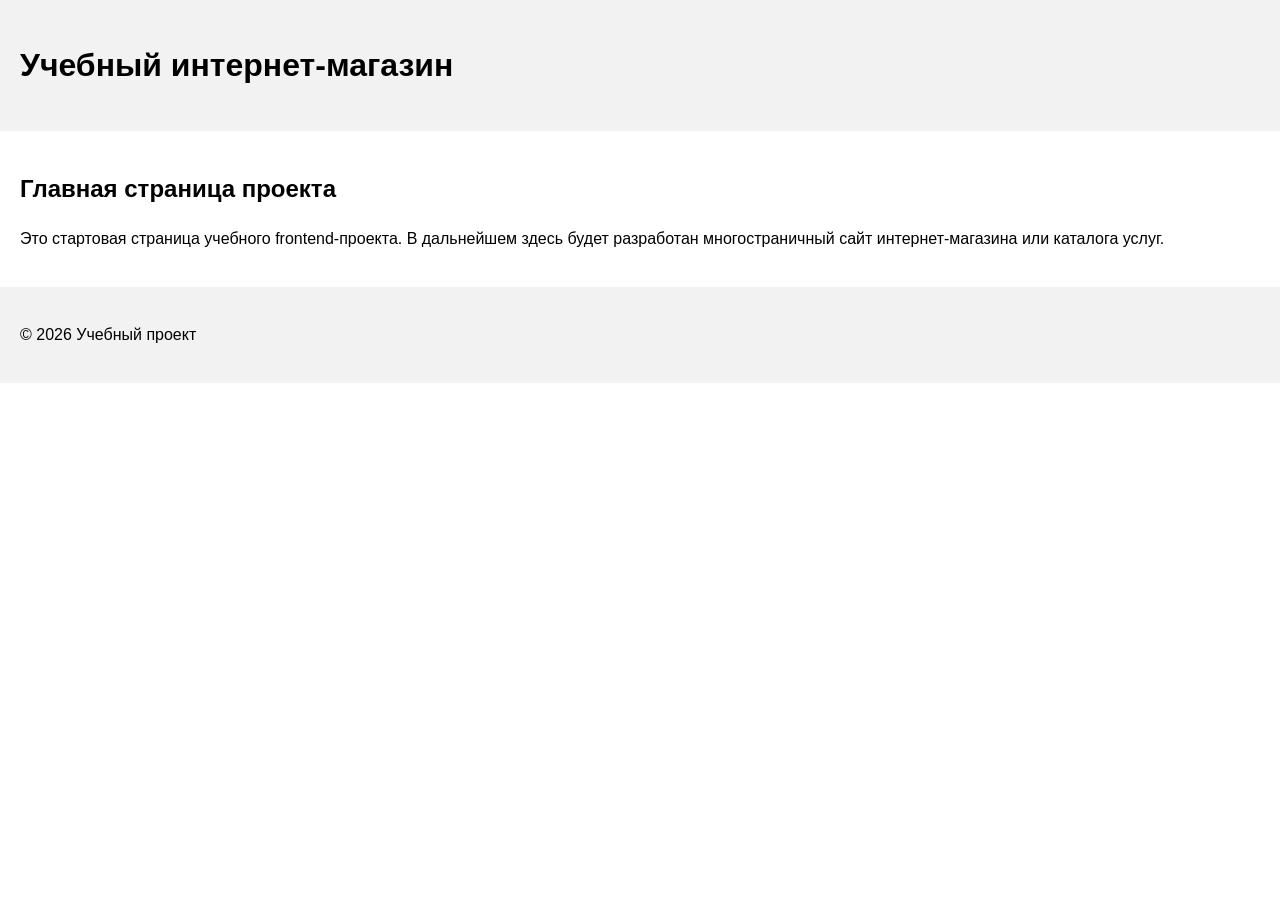
==== index.html @ 8fcfbed6 "feat: initialize frontend project structure Co-authored-by: Cursor <cursoragent@cursor.com>" ====
<!DOCTYPE html>
<html lang="ru">
<head>
    <meta charset="UTF-8">
    <meta name="viewport" content="width=device-width, initial-scale=1.0">
    <title>Каталог товаров</title>
    <link rel="stylesheet" href="css/style.css">
</head>
<body>
    <header>
        <h1>Учебный интернет-магазин</h1>
    </header>

    <main>
        <section>
            <h2>Главная страница проекта</h2>
            <p>
                Это стартовая страница учебного frontend-проекта.
                В дальнейшем здесь будет разработан многостраничный сайт
                интернет-магазина или каталога услуг.
            </p>
        </section>
    </main>

    <footer>
        <p>&copy; 2026 Учебный проект</p>
    </footer>
</body>
</html>
---- css/style.css ----
body {
    margin: 0;
    font-family: Arial, sans-serif;
    line-height: 1.5;
}

header,
main,
footer {
    padding: 20px;
}

header {
    background-color: #f2f2f2;
}

footer {
    background-color: #f2f2f2;
}
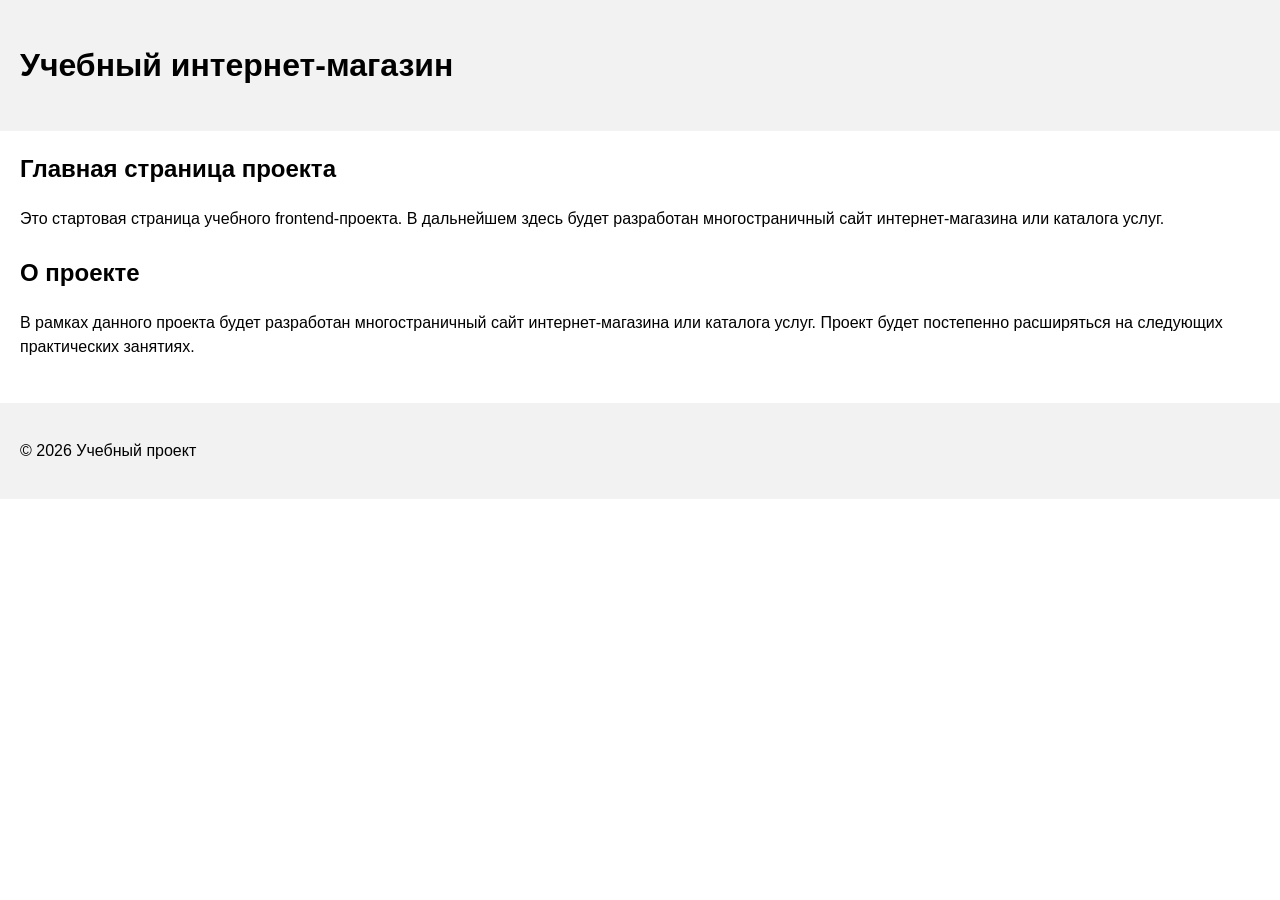
==== commit 6ed8ae4c: "feat: add project description section Co-authored-by: Cursor <cursoragent@cursor.com>" ====
--- a/index.html
+++ b/index.html
@@ -20,6 +20,15 @@
                 интернет-магазина или каталога услуг.
             </p>
         </section>
+
+        <section>
+            <h2>О проекте</h2>
+            <p>
+                В рамках данного проекта будет разработан многостраничный сайт
+                интернет-магазина или каталога услуг. Проект будет постепенно
+                расширяться на следующих практических занятиях.
+            </p>
+        </section>
     </main>
 
     <footer>
--- a/css/style.css
+++ b/css/style.css
@@ -17,3 +17,11 @@
 footer {
     background-color: #f2f2f2;
 }
+
+section {
+    margin-bottom: 24px;
+}
+
+section h2 {
+    margin-top: 0;
+}
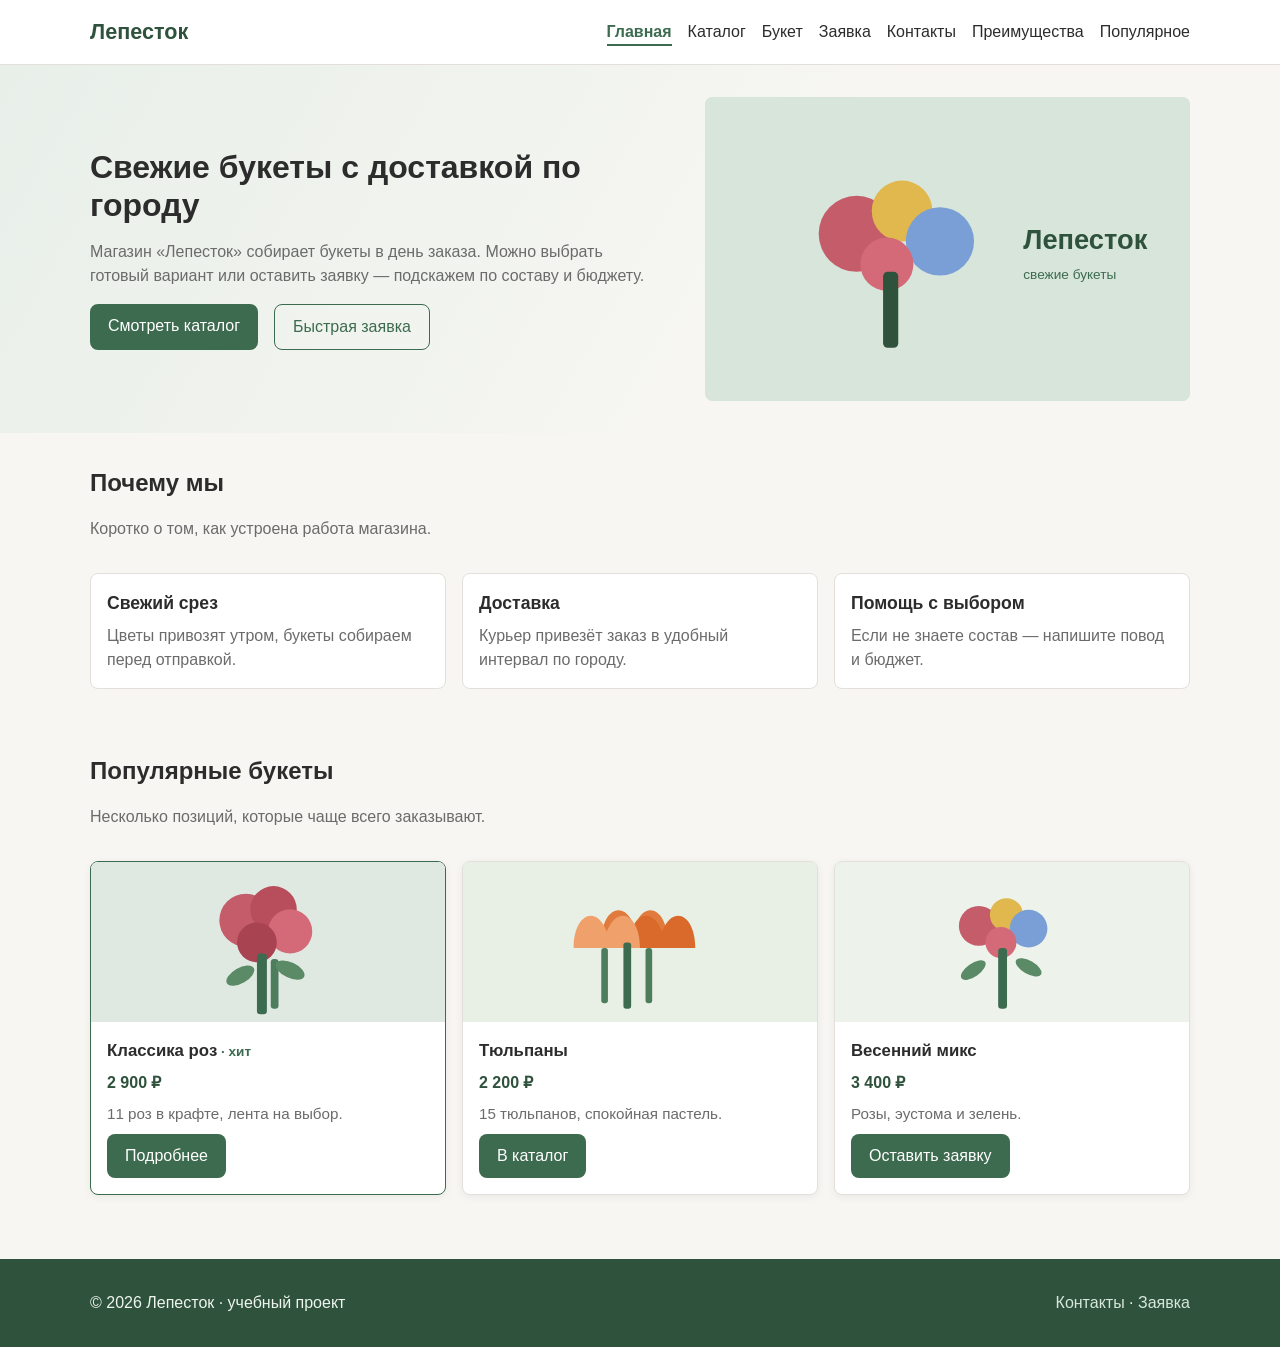
==== commit 9576aa6c: "feat: add start page and base styles" ====
--- a/index.html
+++ b/index.html
@@ -1,38 +1,149 @@
 <!DOCTYPE html>
 <html lang="ru">
 <head>
-    <meta charset="UTF-8">
-    <meta name="viewport" content="width=device-width, initial-scale=1.0">
-    <title>Каталог товаров</title>
-    <link rel="stylesheet" href="css/style.css">
+  <meta charset="UTF-8">
+  <meta name="viewport" content="width=device-width, initial-scale=1.0">
+  <meta name="description" content="Лепесток — доставка свежих букетов. Розы, тюльпаны и сборные композиции.">
+  <title>Лепесток — главная</title>
+  <link rel="stylesheet" href="css/style.css">
 </head>
 <body>
-    <header>
-        <h1>Учебный интернет-магазин</h1>
-    </header>
+  <header class="header">
+    <div class="container header__inner">
+      <a class="header__logo" href="index.html">Лепесток</a>
+      <nav class="nav" aria-label="Основное меню">
+        <ul class="nav__list">
+          <li><a class="nav__link nav__link--active" href="index.html">Главная</a></li>
+          <li><a class="nav__link" href="catalog.html">Каталог</a></li>
+          <li><a class="nav__link" href="product.html">Букет</a></li>
+          <li><a class="nav__link" href="order.html">Заявка</a></li>
+          <li><a class="nav__link" href="contacts.html">Контакты</a></li>
+          <li><a class="nav__link" href="index.html#advantages">Преимущества</a></li>
+          <li><a class="nav__link" href="index.html#popular">Популярное</a></li>
+        </ul>
+      </nav>
+    </div>
+  </header>
 
-    <main>
-        <section>
-            <h2>Главная страница проекта</h2>
-            <p>
-                Это стартовая страница учебного frontend-проекта.
-                В дальнейшем здесь будет разработан многостраничный сайт
-                интернет-магазина или каталога услуг.
-            </p>
-        </section>
+  <main>
+    <section class="hero">
+      <div class="container hero__inner">
+        <div class="hero__content">
+          <h1 class="hero__title">Свежие букеты с доставкой по городу</h1>
+          <p class="hero__text">
+            Магазин «Лепесток» собирает букеты в день заказа. Можно выбрать готовый вариант
+            или оставить заявку — подскажем по составу и бюджету.
+          </p>
+          <div class="hero__actions">
+            <a class="button" href="catalog.html">Смотреть каталог</a>
+            <button class="button button--ghost" type="button" data-open-modal>Быстрая заявка</button>
+          </div>
+        </div>
+        <img class="hero__image" src="images/hero.svg" alt="Букеты магазина Лепесток">
+      </div>
+    </section>
 
-        <section>
-            <h2>О проекте</h2>
-            <p>
-                В рамках данного проекта будет разработан многостраничный сайт
-                интернет-магазина или каталога услуг. Проект будет постепенно
-                расширяться на следующих практических занятиях.
-            </p>
-        </section>
-    </main>
+    <section class="section" id="advantages">
+      <div class="container">
+        <h2 class="section__title">Почему мы</h2>
+        <p class="section__text">Коротко о том, как устроена работа магазина.</p>
+        <div class="advantages">
+          <article class="advantage">
+            <h3 class="advantage__title">Свежий срез</h3>
+            <p class="advantage__text">Цветы привозят утром, букеты собираем перед отправкой.</p>
+          </article>
+          <article class="advantage">
+            <h3 class="advantage__title">Доставка</h3>
+            <p class="advantage__text">Курьер привезёт заказ в удобный интервал по городу.</p>
+          </article>
+          <article class="advantage">
+            <h3 class="advantage__title">Помощь с выбором</h3>
+            <p class="advantage__text">Если не знаете состав — напишите повод и бюджет.</p>
+          </article>
+        </div>
+      </div>
+    </section>
 
-    <footer>
-        <p>&copy; 2026 Учебный проект</p>
-    </footer>
+    <section class="section" id="popular">
+      <div class="container">
+        <h2 class="section__title">Популярные букеты</h2>
+        <p class="section__text">Несколько позиций, которые чаще всего заказывают.</p>
+        <div class="products">
+          <article class="product-card product-card--hit">
+            <img class="product-card__image" src="images/bouquet-rose.svg" alt="Букет из красных роз">
+            <div class="product-card__body">
+              <h3 class="product-card__title">Классика роз</h3>
+              <p class="product-card__price">2 900 ₽</p>
+              <p class="product-card__text">11 роз в крафте, лента на выбор.</p>
+              <div class="product-card__actions">
+                <a class="button" href="product.html">Подробнее</a>
+              </div>
+            </div>
+          </article>
+          <article class="product-card">
+            <img class="product-card__image" src="images/bouquet-tulip.svg" alt="Букет тюльпанов">
+            <div class="product-card__body">
+              <h3 class="product-card__title">Тюльпаны</h3>
+              <p class="product-card__price">2 200 ₽</p>
+              <p class="product-card__text">15 тюльпанов, спокойная пастель.</p>
+              <div class="product-card__actions">
+                <a class="button" href="catalog.html">В каталог</a>
+              </div>
+            </div>
+          </article>
+          <article class="product-card">
+            <img class="product-card__image" src="images/bouquet-mix.svg" alt="Смешанный букет">
+            <div class="product-card__body">
+              <h3 class="product-card__title">Весенний микс</h3>
+              <p class="product-card__price">3 400 ₽</p>
+              <p class="product-card__text">Розы, эустома и зелень.</p>
+              <div class="product-card__actions">
+                <a class="button" href="order.html">Оставить заявку</a>
+              </div>
+            </div>
+          </article>
+        </div>
+      </div>
+    </section>
+  </main>
+
+  <footer class="footer" id="contacts">
+    <div class="container footer__inner">
+      <p class="footer__text">© 2026 Лепесток · учебный проект</p>
+      <p class="footer__text">
+        <a href="contacts.html">Контакты</a> ·
+        <a href="order.html">Заявка</a>
+      </p>
+    </div>
+  </footer>
+
+  <div class="modal" id="order-modal" role="dialog" aria-modal="true" aria-labelledby="modal-title">
+    <div class="modal__dialog">
+      <button class="modal__close" type="button" data-close-modal aria-label="Закрыть">×</button>
+      <h2 class="modal__title" id="modal-title">Быстрая заявка</h2>
+      <form class="form" id="modal-order-form" novalidate>
+        <p class="form__hint">Поля со звёздочкой обязательны.</p>
+        <div class="form__group">
+          <label class="form__label" for="modal-name">Имя *</label>
+          <input class="form__input" id="modal-name" name="name" type="text" required>
+          <span class="form__error"></span>
+        </div>
+        <div class="form__group">
+          <label class="form__label" for="modal-phone">Телефон *</label>
+          <input class="form__input" id="modal-phone" name="phone" type="tel" placeholder="+7 ..." required>
+          <span class="form__error"></span>
+        </div>
+        <div class="form__group">
+          <label class="form__label" for="modal-message">Комментарий</label>
+          <textarea class="form__textarea" id="modal-message" name="message" rows="3"></textarea>
+          <span class="form__error"></span>
+        </div>
+        <button class="button" type="submit">Отправить</button>
+        <p class="form__success">Заявка принята. Мы перезвоним.</p>
+      </form>
+    </div>
+  </div>
+
+  <script src="js/main.js"></script>
 </body>
 </html>
--- a/css/style.css
+++ b/css/style.css
@@ -1,27 +1,604 @@
+/* Лепесток — общие стили КР1 */
+
+:root {
+  --color-bg: #f7f6f2;
+  --color-surface: #ffffff;
+  --color-text: #2c2c2c;
+  --color-muted: #6b6b6b;
+  --color-accent: #3d6b4f;
+  --color-accent-dark: #2f523c;
+  --color-border: #e2e0d8;
+  --color-danger: #b42318;
+  --font-main: "Segoe UI", Tahoma, sans-serif;
+  --radius: 8px;
+  --shadow: 0 2px 8px rgba(0, 0, 0, 0.06);
+  --container: 1100px;
+  --space-s: 8px;
+  --space-m: 16px;
+  --space-l: 32px;
+}
+
+*,
+*::before,
+*::after {
+  box-sizing: border-box;
+}
+
+html {
+  scroll-behavior: smooth;
+}
+
 body {
-    margin: 0;
-    font-family: Arial, sans-serif;
-    line-height: 1.5;
-}
-
-header,
-main,
-footer {
-    padding: 20px;
-}
-
-header {
-    background-color: #f2f2f2;
-}
-
-footer {
-    background-color: #f2f2f2;
-}
-
-section {
-    margin-bottom: 24px;
-}
-
-section h2 {
-    margin-top: 0;
-}
+  margin: 0;
+  font-family: var(--font-main);
+  font-size: 16px;
+  line-height: 1.5;
+  color: var(--color-text);
+  background: var(--color-bg);
+}
+
+img {
+  max-width: 100%;
+  display: block;
+}
+
+a {
+  color: var(--color-accent);
+  text-decoration: none;
+}
+
+a:hover {
+  text-decoration: underline;
+}
+
+a:focus-visible,
+button:focus-visible,
+input:focus-visible,
+select:focus-visible,
+textarea:focus-visible {
+  outline: 2px solid var(--color-accent);
+  outline-offset: 2px;
+}
+
+.container {
+  width: min(100% - 32px, var(--container));
+  margin-inline: auto;
+}
+
+/* header */
+
+.header {
+  background: var(--color-surface);
+  border-bottom: 1px solid var(--color-border);
+}
+
+.header__inner {
+  display: flex;
+  align-items: center;
+  justify-content: space-between;
+  gap: var(--space-m);
+  padding: var(--space-m) 0;
+  flex-wrap: wrap;
+}
+
+.header__logo {
+  font-size: 1.35rem;
+  font-weight: 700;
+  color: var(--color-accent-dark);
+  text-decoration: none;
+}
+
+.header__logo:hover {
+  text-decoration: none;
+  color: var(--color-accent);
+}
+
+.nav__list {
+  display: flex;
+  flex-wrap: wrap;
+  gap: 4px 16px;
+  list-style: none;
+  margin: 0;
+  padding: 0;
+}
+
+.nav__link {
+  color: var(--color-text);
+  text-decoration: none;
+  padding: 4px 0;
+}
+
+.nav__link:hover {
+  color: var(--color-accent);
+}
+
+.nav__link--active {
+  color: var(--color-accent);
+  font-weight: 600;
+  border-bottom: 2px solid var(--color-accent);
+}
+
+/* buttons */
+
+.button {
+  display: inline-block;
+  padding: 10px 18px;
+  border: none;
+  border-radius: var(--radius);
+  background: var(--color-accent);
+  color: #fff;
+  font: inherit;
+  cursor: pointer;
+  text-decoration: none;
+}
+
+.button:hover {
+  background: var(--color-accent-dark);
+  text-decoration: none;
+  color: #fff;
+}
+
+.button--ghost {
+  background: transparent;
+  color: var(--color-accent);
+  border: 1px solid var(--color-accent);
+}
+
+.button--ghost:hover {
+  background: var(--color-accent);
+  color: #fff;
+}
+
+/* hero */
+
+.hero {
+  padding: var(--space-l) 0;
+  background: linear-gradient(120deg, #e8efe9 0%, #f7f6f2 60%);
+}
+
+.hero__inner {
+  display: grid;
+  gap: var(--space-l);
+  align-items: center;
+}
+
+.hero__title {
+  margin: 0 0 var(--space-m);
+  font-size: 2rem;
+  line-height: 1.2;
+}
+
+.hero__text {
+  margin: 0 0 var(--space-m);
+  color: var(--color-muted);
+  max-width: 36em;
+}
+
+.hero__actions {
+  display: flex;
+  flex-wrap: wrap;
+  gap: var(--space-m);
+}
+
+.hero__image {
+  border-radius: var(--radius);
+  background: #d7e5da;
+  min-height: 220px;
+  display: flex;
+  align-items: center;
+  justify-content: center;
+  color: var(--color-accent-dark);
+  font-weight: 600;
+}
+
+/* sections */
+
+.section {
+  padding: var(--space-l) 0;
+}
+
+.section__title {
+  margin: 0 0 var(--space-m);
+  font-size: 1.5rem;
+}
+
+.section__text {
+  margin: 0 0 var(--space-l);
+  color: var(--color-muted);
+}
+
+/* advantages */
+
+.advantages {
+  display: grid;
+  gap: var(--space-m);
+}
+
+.advantage {
+  background: var(--color-surface);
+  border: 1px solid var(--color-border);
+  border-radius: var(--radius);
+  padding: var(--space-m);
+}
+
+.advantage__title {
+  margin: 0 0 var(--space-s);
+  font-size: 1.1rem;
+}
+
+.advantage__text {
+  margin: 0;
+  color: var(--color-muted);
+}
+
+/* product cards */
+
+.products {
+  display: grid;
+  gap: var(--space-m);
+}
+
+.product-card {
+  background: var(--color-surface);
+  border: 1px solid var(--color-border);
+  border-radius: var(--radius);
+  overflow: hidden;
+  box-shadow: var(--shadow);
+  display: flex;
+  flex-direction: column;
+}
+
+.product-card__image {
+  width: 100%;
+  height: 160px;
+  object-fit: cover;
+  background: #dfe8e1;
+}
+
+.product-card__body {
+  padding: var(--space-m);
+  display: flex;
+  flex-direction: column;
+  gap: var(--space-s);
+  flex-grow: 1;
+}
+
+.product-card__title {
+  margin: 0;
+  font-size: 1.05rem;
+}
+
+.product-card__price {
+  margin: 0;
+  font-weight: 700;
+  color: var(--color-accent-dark);
+}
+
+.product-card__text {
+  margin: 0;
+  color: var(--color-muted);
+  font-size: 0.95rem;
+}
+
+.product-card__actions {
+  margin-top: auto;
+  display: flex;
+  gap: var(--space-s);
+  flex-wrap: wrap;
+}
+
+.product-card--hit {
+  border-color: var(--color-accent);
+}
+
+.product-card--hit .product-card__title::after {
+  content: " · хит";
+  color: var(--color-accent);
+  font-weight: 600;
+  font-size: 0.85rem;
+}
+
+/* catalog layout */
+
+.catalog-layout {
+  display: grid;
+  gap: var(--space-l);
+}
+
+.catalog-filters {
+  background: var(--color-surface);
+  border: 1px solid var(--color-border);
+  border-radius: var(--radius);
+  padding: var(--space-m);
+}
+
+.catalog-filters__title {
+  margin: 0 0 var(--space-m);
+  font-size: 1.1rem;
+}
+
+.catalog-filters__list {
+  list-style: none;
+  margin: 0;
+  padding: 0;
+  display: grid;
+  gap: var(--space-s);
+}
+
+.catalog-filters__link {
+  color: var(--color-text);
+}
+
+.catalog-filters__link:hover,
+.catalog-filters__link--active {
+  color: var(--color-accent);
+}
+
+/* breadcrumbs */
+
+.breadcrumbs {
+  margin-bottom: var(--space-m);
+  font-size: 0.95rem;
+  color: var(--color-muted);
+}
+
+.breadcrumbs a {
+  color: var(--color-muted);
+}
+
+.breadcrumbs span::before {
+  content: " / ";
+  color: var(--color-border);
+}
+
+/* product page */
+
+.product-page {
+  display: grid;
+  gap: var(--space-l);
+}
+
+.product-page__image {
+  width: 100%;
+  min-height: 260px;
+  object-fit: cover;
+  border-radius: var(--radius);
+  background: #dfe8e1;
+}
+
+.product-page__title {
+  margin: 0 0 var(--space-s);
+}
+
+.product-page__price {
+  margin: 0 0 var(--space-m);
+  font-size: 1.4rem;
+  font-weight: 700;
+  color: var(--color-accent-dark);
+}
+
+.product-page__text {
+  margin: 0 0 var(--space-m);
+  color: var(--color-muted);
+}
+
+.table-wrap {
+  overflow-x: auto;
+}
+
+.specs-table {
+  width: 100%;
+  border-collapse: collapse;
+  background: var(--color-surface);
+}
+
+.specs-table th,
+.specs-table td {
+  border: 1px solid var(--color-border);
+  padding: 10px 12px;
+  text-align: left;
+}
+
+.specs-table th {
+  background: #eef3ef;
+  width: 40%;
+}
+
+/* forms */
+
+.form {
+  background: var(--color-surface);
+  border: 1px solid var(--color-border);
+  border-radius: var(--radius);
+  padding: var(--space-l);
+  max-width: 560px;
+}
+
+.form__group {
+  margin-bottom: var(--space-m);
+}
+
+.form__label {
+  display: block;
+  margin-bottom: 6px;
+  font-weight: 600;
+}
+
+.form__input,
+.form__select,
+.form__textarea {
+  width: 100%;
+  padding: 10px 12px;
+  border: 1px solid var(--color-border);
+  border-radius: var(--radius);
+  font: inherit;
+  background: #fff;
+}
+
+.form__input:hover,
+.form__select:hover,
+.form__textarea:hover {
+  border-color: #c5c2b8;
+}
+
+.form__input--error,
+.form__textarea--error {
+  border-color: var(--color-danger);
+}
+
+.form__error {
+  display: none;
+  margin-top: 4px;
+  color: var(--color-danger);
+  font-size: 0.9rem;
+}
+
+.form__error--visible {
+  display: block;
+}
+
+.form__hint {
+  margin: 0 0 var(--space-m);
+  color: var(--color-muted);
+  font-size: 0.95rem;
+}
+
+.form__success {
+  display: none;
+  margin-top: var(--space-m);
+  padding: var(--space-m);
+  background: #e8f5e9;
+  border-radius: var(--radius);
+  color: var(--color-accent-dark);
+}
+
+.form__success--visible {
+  display: block;
+}
+
+/* contacts */
+
+.contacts-grid {
+  display: grid;
+  gap: var(--space-l);
+}
+
+.contacts-card {
+  background: var(--color-surface);
+  border: 1px solid var(--color-border);
+  border-radius: var(--radius);
+  padding: var(--space-m);
+}
+
+.contacts-card__title {
+  margin: 0 0 var(--space-s);
+}
+
+.contacts-card__text {
+  margin: 0;
+  color: var(--color-muted);
+}
+
+/* footer */
+
+.footer {
+  margin-top: var(--space-l);
+  padding: var(--space-l) 0;
+  background: #2f523c;
+  color: #eef5ef;
+}
+
+.footer a {
+  color: #d7e8db;
+}
+
+.footer__inner {
+  display: flex;
+  flex-wrap: wrap;
+  justify-content: space-between;
+  gap: var(--space-m);
+}
+
+.footer__text {
+  margin: 0;
+}
+
+/* modal */
+
+.modal {
+  position: fixed;
+  inset: 0;
+  display: none;
+  align-items: center;
+  justify-content: center;
+  padding: var(--space-m);
+  background: rgba(0, 0, 0, 0.45);
+  z-index: 100;
+}
+
+.modal--open {
+  display: flex;
+}
+
+.modal__dialog {
+  width: min(100%, 480px);
+  background: var(--color-surface);
+  border-radius: var(--radius);
+  padding: var(--space-l);
+  position: relative;
+  max-height: 90vh;
+  overflow: auto;
+}
+
+.modal__title {
+  margin: 0 0 var(--space-m);
+}
+
+.modal__close {
+  position: absolute;
+  top: 12px;
+  right: 12px;
+  border: none;
+  background: transparent;
+  font-size: 1.4rem;
+  cursor: pointer;
+  line-height: 1;
+  color: var(--color-muted);
+}
+
+.modal__close:hover {
+  color: var(--color-text);
+}
+
+body.modal-open {
+  overflow: hidden;
+}
+
+/* desktop */
+
+@media (min-width: 768px) {
+  .hero__inner {
+    grid-template-columns: 1.2fr 1fr;
+  }
+
+  .advantages {
+    grid-template-columns: repeat(3, 1fr);
+  }
+
+  .products {
+    grid-template-columns: repeat(3, 1fr);
+  }
+
+  .catalog-layout {
+    grid-template-columns: 220px 1fr;
+  }
+
+  .product-page {
+    grid-template-columns: 1fr 1fr;
+    align-items: start;
+  }
+
+  .contacts-grid {
+    grid-template-columns: 1fr 1fr;
+  }
+}
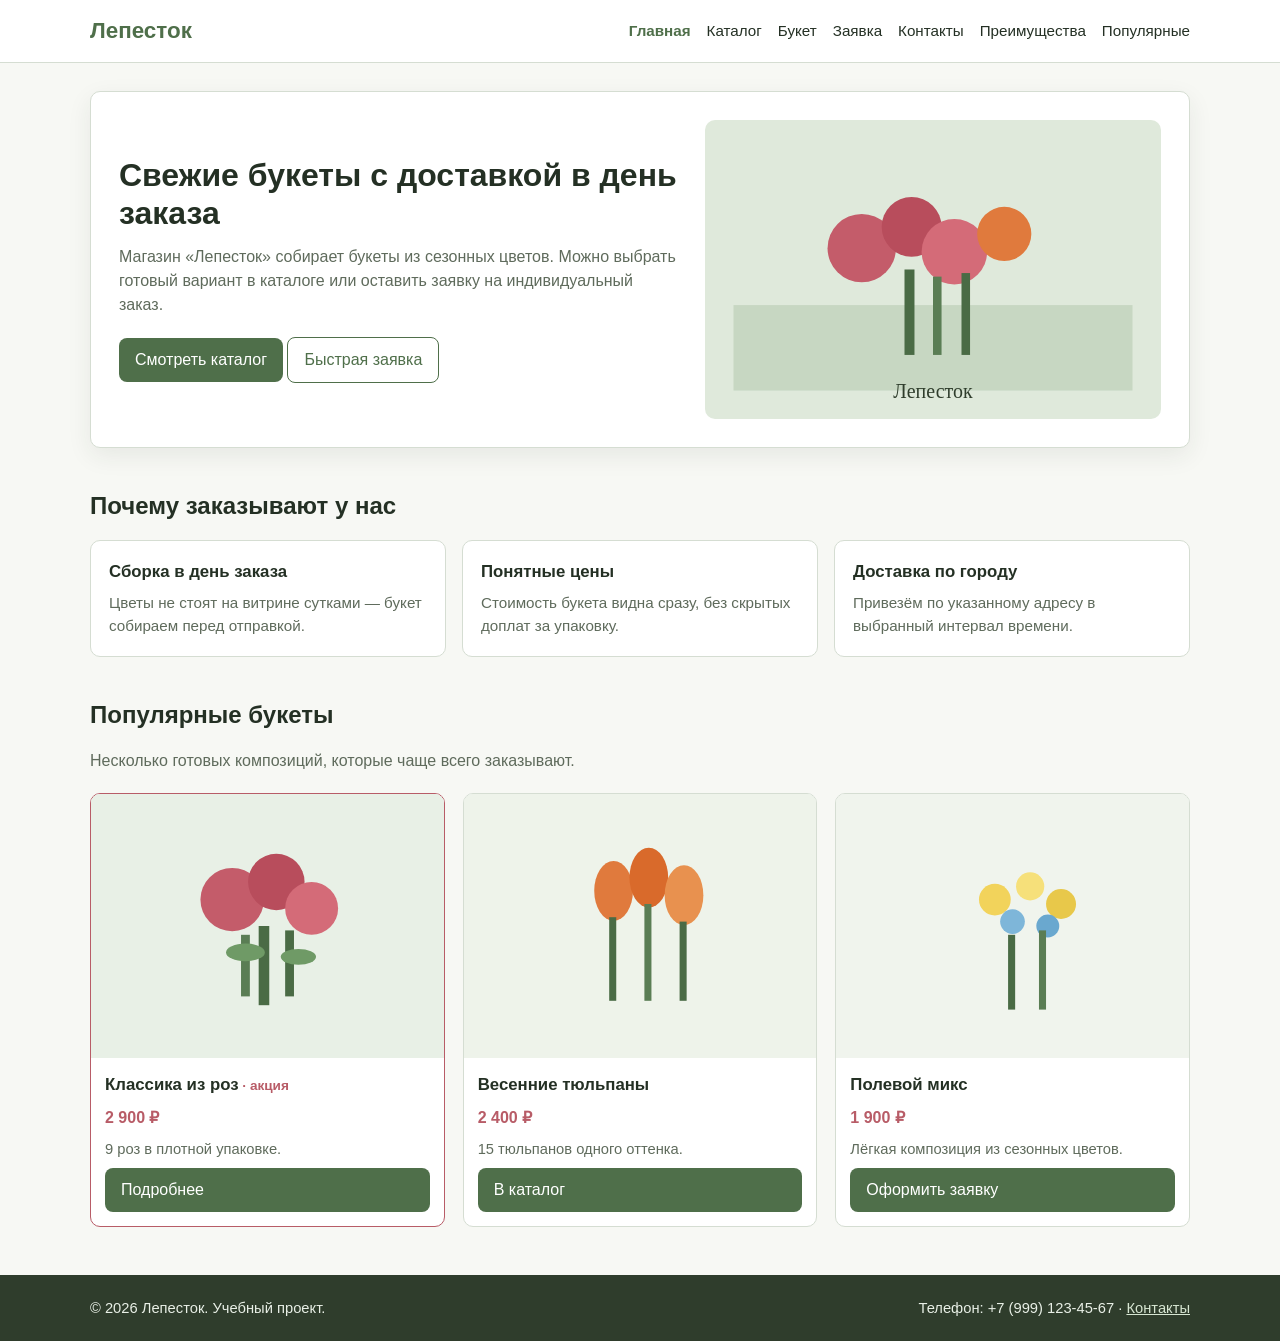
==== commit b21812c1: "Добавлена главная страница и базовые стили" ====
--- a/index.html
+++ b/index.html
@@ -3,15 +3,15 @@
 <head>
   <meta charset="UTF-8">
   <meta name="viewport" content="width=device-width, initial-scale=1.0">
-  <meta name="description" content="Лепесток — доставка свежих букетов. Розы, тюльпаны и сборные композиции.">
-  <title>Лепесток — главная</title>
+  <meta name="description" content="Лепесток — доставка свежих букетов по городу. Учебный интернет-магазин цветов.">
+  <title>Лепесток — цветочный магазин</title>
   <link rel="stylesheet" href="css/style.css">
 </head>
-<body>
+<body class="page">
   <header class="header">
     <div class="container header__inner">
       <a class="header__logo" href="index.html">Лепесток</a>
-      <nav class="nav" aria-label="Основное меню">
+      <nav class="nav" aria-label="Основная навигация">
         <ul class="nav__list">
           <li><a class="nav__link nav__link--active" href="index.html">Главная</a></li>
           <li><a class="nav__link" href="catalog.html">Каталог</a></li>
@@ -19,127 +19,112 @@
           <li><a class="nav__link" href="order.html">Заявка</a></li>
           <li><a class="nav__link" href="contacts.html">Контакты</a></li>
           <li><a class="nav__link" href="index.html#advantages">Преимущества</a></li>
-          <li><a class="nav__link" href="index.html#popular">Популярное</a></li>
+          <li><a class="nav__link" href="index.html#popular">Популярные</a></li>
         </ul>
       </nav>
     </div>
   </header>
 
-  <main>
-    <section class="hero">
-      <div class="container hero__inner">
+  <main class="main">
+    <div class="container">
+      <section class="hero">
         <div class="hero__content">
-          <h1 class="hero__title">Свежие букеты с доставкой по городу</h1>
+          <h1 class="hero__title">Свежие букеты с доставкой в день заказа</h1>
           <p class="hero__text">
-            Магазин «Лепесток» собирает букеты в день заказа. Можно выбрать готовый вариант
-            или оставить заявку — подскажем по составу и бюджету.
+            Магазин «Лепесток» собирает букеты из сезонных цветов.
+            Можно выбрать готовый вариант в каталоге или оставить заявку на индивидуальный заказ.
           </p>
-          <div class="hero__actions">
-            <a class="button" href="catalog.html">Смотреть каталог</a>
-            <button class="button button--ghost" type="button" data-open-modal>Быстрая заявка</button>
-          </div>
+          <a class="button" href="catalog.html">Смотреть каталог</a>
+          <button class="button button--ghost" type="button" data-modal-open>Быстрая заявка</button>
         </div>
-        <img class="hero__image" src="images/hero.svg" alt="Букеты магазина Лепесток">
-      </div>
-    </section>
+        <img class="hero__image" src="images/hero.svg" alt="Витрина цветочного магазина Лепесток">
+      </section>
 
-    <section class="section" id="advantages">
-      <div class="container">
-        <h2 class="section__title">Почему мы</h2>
-        <p class="section__text">Коротко о том, как устроена работа магазина.</p>
+      <section class="section" id="advantages">
+        <h2 class="section__title">Почему заказывают у нас</h2>
         <div class="advantages">
           <article class="advantage">
-            <h3 class="advantage__title">Свежий срез</h3>
-            <p class="advantage__text">Цветы привозят утром, букеты собираем перед отправкой.</p>
+            <h3 class="advantage__title">Сборка в день заказа</h3>
+            <p class="advantage__text">Цветы не стоят на витрине сутками — букет собираем перед отправкой.</p>
           </article>
           <article class="advantage">
-            <h3 class="advantage__title">Доставка</h3>
-            <p class="advantage__text">Курьер привезёт заказ в удобный интервал по городу.</p>
+            <h3 class="advantage__title">Понятные цены</h3>
+            <p class="advantage__text">Стоимость букета видна сразу, без скрытых доплат за упаковку.</p>
           </article>
           <article class="advantage">
-            <h3 class="advantage__title">Помощь с выбором</h3>
-            <p class="advantage__text">Если не знаете состав — напишите повод и бюджет.</p>
+            <h3 class="advantage__title">Доставка по городу</h3>
+            <p class="advantage__text">Привезём по указанному адресу в выбранный интервал времени.</p>
           </article>
         </div>
-      </div>
-    </section>
+      </section>
 
-    <section class="section" id="popular">
-      <div class="container">
+      <section class="section" id="popular">
         <h2 class="section__title">Популярные букеты</h2>
-        <p class="section__text">Несколько позиций, которые чаще всего заказывают.</p>
+        <p class="section__text">Несколько готовых композиций, которые чаще всего заказывают.</p>
         <div class="products">
-          <article class="product-card product-card--hit">
-            <img class="product-card__image" src="images/bouquet-rose.svg" alt="Букет из красных роз">
+          <article class="product-card product-card--sale">
+            <img class="product-card__image" src="images/bouquet-1.svg" alt="Букет красных роз">
             <div class="product-card__body">
-              <h3 class="product-card__title">Классика роз</h3>
+              <h3 class="product-card__title">Классика из роз</h3>
               <p class="product-card__price">2 900 ₽</p>
-              <p class="product-card__text">11 роз в крафте, лента на выбор.</p>
-              <div class="product-card__actions">
-                <a class="button" href="product.html">Подробнее</a>
-              </div>
+              <p class="product-card__text">9 роз в плотной упаковке.</p>
+              <a class="button" href="product.html">Подробнее</a>
             </div>
           </article>
           <article class="product-card">
-            <img class="product-card__image" src="images/bouquet-tulip.svg" alt="Букет тюльпанов">
+            <img class="product-card__image" src="images/bouquet-2.svg" alt="Букет тюльпанов">
             <div class="product-card__body">
-              <h3 class="product-card__title">Тюльпаны</h3>
-              <p class="product-card__price">2 200 ₽</p>
-              <p class="product-card__text">15 тюльпанов, спокойная пастель.</p>
-              <div class="product-card__actions">
-                <a class="button" href="catalog.html">В каталог</a>
-              </div>
+              <h3 class="product-card__title">Весенние тюльпаны</h3>
+              <p class="product-card__price">2 400 ₽</p>
+              <p class="product-card__text">15 тюльпанов одного оттенка.</p>
+              <a class="button" href="catalog.html">В каталог</a>
             </div>
           </article>
           <article class="product-card">
-            <img class="product-card__image" src="images/bouquet-mix.svg" alt="Смешанный букет">
+            <img class="product-card__image" src="images/bouquet-3.svg" alt="Букет полевых цветов">
             <div class="product-card__body">
-              <h3 class="product-card__title">Весенний микс</h3>
-              <p class="product-card__price">3 400 ₽</p>
-              <p class="product-card__text">Розы, эустома и зелень.</p>
-              <div class="product-card__actions">
-                <a class="button" href="order.html">Оставить заявку</a>
-              </div>
+              <h3 class="product-card__title">Полевой микс</h3>
+              <p class="product-card__price">1 900 ₽</p>
+              <p class="product-card__text">Лёгкая композиция из сезонных цветов.</p>
+              <a class="button" href="order.html">Оформить заявку</a>
             </div>
           </article>
         </div>
-      </div>
-    </section>
+      </section>
+    </div>
   </main>
 
   <footer class="footer" id="contacts">
     <div class="container footer__inner">
-      <p class="footer__text">© 2026 Лепесток · учебный проект</p>
-      <p class="footer__text">
-        <a href="contacts.html">Контакты</a> ·
-        <a href="order.html">Заявка</a>
-      </p>
+      <p class="footer__text">© 2026 Лепесток. Учебный проект.</p>
+      <p class="footer__text">Телефон: +7 (999) 123-45-67 · <a href="contacts.html">Контакты</a></p>
     </div>
   </footer>
 
-  <div class="modal" id="order-modal" role="dialog" aria-modal="true" aria-labelledby="modal-title">
-    <div class="modal__dialog">
-      <button class="modal__close" type="button" data-close-modal aria-label="Закрыть">×</button>
-      <h2 class="modal__title" id="modal-title">Быстрая заявка</h2>
-      <form class="form" id="modal-order-form" novalidate>
-        <p class="form__hint">Поля со звёздочкой обязательны.</p>
+  <div class="modal" id="order-modal" aria-hidden="true">
+    <div class="modal__overlay" data-modal-close></div>
+    <div class="modal__dialog" role="dialog" aria-modal="true" aria-labelledby="modal-title">
+      <div class="modal__header">
+        <h2 class="modal__title" id="modal-title">Заявка на букет</h2>
+        <button class="modal__close" type="button" data-modal-close aria-label="Закрыть">×</button>
+      </div>
+      <form class="form" id="order-form" novalidate>
         <div class="form__group">
-          <label class="form__label" for="modal-name">Имя *</label>
-          <input class="form__input" id="modal-name" name="name" type="text" required>
-          <span class="form__error"></span>
+          <label class="form__label" for="order-name">Имя *</label>
+          <input class="form__input" id="order-name" name="name" type="text" required>
+          <p class="form__error">Укажите имя (минимум 2 символа).</p>
         </div>
         <div class="form__group">
-          <label class="form__label" for="modal-phone">Телефон *</label>
-          <input class="form__input" id="modal-phone" name="phone" type="tel" placeholder="+7 ..." required>
-          <span class="form__error"></span>
+          <label class="form__label" for="order-phone">Телефон *</label>
+          <input class="form__input" id="order-phone" name="phone" type="tel" placeholder="+7 999 123-45-67" required>
+          <p class="form__error">Введите телефон в формате +7 или 8XXXXXXXXXX.</p>
         </div>
         <div class="form__group">
-          <label class="form__label" for="modal-message">Комментарий</label>
-          <textarea class="form__textarea" id="modal-message" name="message" rows="3"></textarea>
-          <span class="form__error"></span>
+          <label class="form__label" for="order-comment">Комментарий</label>
+          <textarea class="form__textarea" id="order-comment" name="comment" placeholder="Например: нужен букет к 18:00"></textarea>
         </div>
         <button class="button" type="submit">Отправить</button>
-        <p class="form__success">Заявка принята. Мы перезвоним.</p>
+        <p class="form__hint">Поля со звёздочкой обязательны.</p>
       </form>
     </div>
   </div>
--- a/css/style.css
+++ b/css/style.css
@@ -1,21 +1,17 @@
-/* Лепесток — общие стили КР1 */
-
 :root {
-  --color-bg: #f7f6f2;
+  --color-bg: #f7f8f4;
   --color-surface: #ffffff;
-  --color-text: #2c2c2c;
-  --color-muted: #6b6b6b;
-  --color-accent: #3d6b4f;
-  --color-accent-dark: #2f523c;
-  --color-border: #e2e0d8;
-  --color-danger: #b42318;
-  --font-main: "Segoe UI", Tahoma, sans-serif;
-  --radius: 8px;
-  --shadow: 0 2px 8px rgba(0, 0, 0, 0.06);
+  --color-text: #243024;
+  --color-muted: #5f6b5c;
+  --color-primary: #4f6f4a;
+  --color-primary-dark: #3d5739;
+  --color-accent: #b85c67;
+  --color-border: #d5ddd2;
+  --color-focus: #2f6fed;
+  --shadow: 0 8px 24px rgba(36, 48, 36, 0.08);
+  --radius: 10px;
   --container: 1100px;
-  --space-s: 8px;
-  --space-m: 16px;
-  --space-l: 32px;
+  --font-main: "Segoe UI", Arial, sans-serif;
 }
 
 *,
@@ -31,24 +27,23 @@
 body {
   margin: 0;
   font-family: var(--font-main);
-  font-size: 16px;
-  line-height: 1.5;
   color: var(--color-text);
   background: var(--color-bg);
+  line-height: 1.5;
 }
 
 img {
   max-width: 100%;
+  height: auto;
   display: block;
 }
 
 a {
-  color: var(--color-accent);
-  text-decoration: none;
+  color: var(--color-primary);
 }
 
 a:hover {
-  text-decoration: underline;
+  color: var(--color-primary-dark);
 }
 
 a:focus-visible,
@@ -56,7 +51,7 @@
 input:focus-visible,
 select:focus-visible,
 textarea:focus-visible {
-  outline: 2px solid var(--color-accent);
+  outline: 2px solid var(--color-focus);
   outline-offset: 2px;
 }
 
@@ -65,177 +60,164 @@
   margin-inline: auto;
 }
 
-/* header */
+.page {
+  min-height: 100vh;
+  display: flex;
+  flex-direction: column;
+}
 
 .header {
   background: var(--color-surface);
   border-bottom: 1px solid var(--color-border);
+  position: sticky;
+  top: 0;
+  z-index: 20;
 }
 
 .header__inner {
   display: flex;
   align-items: center;
   justify-content: space-between;
-  gap: var(--space-m);
-  padding: var(--space-m) 0;
+  gap: 16px;
+  padding: 14px 0;
   flex-wrap: wrap;
 }
 
 .header__logo {
-  font-size: 1.35rem;
+  font-size: 1.4rem;
   font-weight: 700;
-  color: var(--color-accent-dark);
+  color: var(--color-primary);
   text-decoration: none;
 }
 
-.header__logo:hover {
+.nav__list {
+  list-style: none;
+  margin: 0;
+  padding: 0;
+  display: flex;
+  flex-wrap: wrap;
+  gap: 8px 16px;
+}
+
+.nav__link {
   text-decoration: none;
-  color: var(--color-accent);
-}
-
-.nav__list {
-  display: flex;
-  flex-wrap: wrap;
-  gap: 4px 16px;
-  list-style: none;
-  margin: 0;
-  padding: 0;
-}
-
-.nav__link {
   color: var(--color-text);
-  text-decoration: none;
-  padding: 4px 0;
+  font-size: 0.95rem;
 }
 
 .nav__link:hover {
-  color: var(--color-accent);
+  color: var(--color-primary);
 }
 
 .nav__link--active {
-  color: var(--color-accent);
+  color: var(--color-primary);
   font-weight: 600;
-  border-bottom: 2px solid var(--color-accent);
-}
-
-/* buttons */
+}
+
+.main {
+  flex: 1;
+  padding: 28px 0 48px;
+}
+
+.hero {
+  display: grid;
+  grid-template-columns: 1.1fr 0.9fr;
+  gap: 28px;
+  align-items: center;
+  background: var(--color-surface);
+  border: 1px solid var(--color-border);
+  border-radius: var(--radius);
+  padding: 28px;
+  box-shadow: var(--shadow);
+}
+
+.hero__title {
+  margin: 0 0 12px;
+  font-size: 2rem;
+  line-height: 1.2;
+}
+
+.hero__text {
+  margin: 0 0 20px;
+  color: var(--color-muted);
+}
+
+.hero__image {
+  border-radius: var(--radius);
+  width: 100%;
+  object-fit: cover;
+}
 
 .button {
   display: inline-block;
-  padding: 10px 18px;
   border: none;
-  border-radius: var(--radius);
-  background: var(--color-accent);
+  border-radius: 8px;
+  padding: 10px 16px;
+  background: var(--color-primary);
   color: #fff;
+  text-decoration: none;
+  cursor: pointer;
   font: inherit;
-  cursor: pointer;
-  text-decoration: none;
 }
 
 .button:hover {
-  background: var(--color-accent-dark);
-  text-decoration: none;
+  background: var(--color-primary-dark);
   color: #fff;
 }
 
 .button--ghost {
   background: transparent;
-  color: var(--color-accent);
-  border: 1px solid var(--color-accent);
+  color: var(--color-primary);
+  border: 1px solid var(--color-primary);
 }
 
 .button--ghost:hover {
-  background: var(--color-accent);
+  background: var(--color-primary);
   color: #fff;
 }
 
-/* hero */
-
-.hero {
-  padding: var(--space-l) 0;
-  background: linear-gradient(120deg, #e8efe9 0%, #f7f6f2 60%);
-}
-
-.hero__inner {
-  display: grid;
-  gap: var(--space-l);
-  align-items: center;
-}
-
-.hero__title {
-  margin: 0 0 var(--space-m);
-  font-size: 2rem;
-  line-height: 1.2;
-}
-
-.hero__text {
-  margin: 0 0 var(--space-m);
-  color: var(--color-muted);
-  max-width: 36em;
-}
-
-.hero__actions {
-  display: flex;
-  flex-wrap: wrap;
-  gap: var(--space-m);
-}
-
-.hero__image {
-  border-radius: var(--radius);
-  background: #d7e5da;
-  min-height: 220px;
-  display: flex;
-  align-items: center;
-  justify-content: center;
-  color: var(--color-accent-dark);
-  font-weight: 600;
-}
-
-/* sections */
-
 .section {
-  padding: var(--space-l) 0;
+  margin-top: 40px;
 }
 
 .section__title {
-  margin: 0 0 var(--space-m);
+  margin: 0 0 16px;
   font-size: 1.5rem;
 }
 
 .section__text {
-  margin: 0 0 var(--space-l);
-  color: var(--color-muted);
-}
-
-/* advantages */
+  margin: 0 0 20px;
+  color: var(--color-muted);
+}
 
 .advantages {
   display: grid;
-  gap: var(--space-m);
+  grid-template-columns: repeat(3, 1fr);
+  gap: 16px;
 }
 
 .advantage {
   background: var(--color-surface);
   border: 1px solid var(--color-border);
   border-radius: var(--radius);
-  padding: var(--space-m);
+  padding: 18px;
 }
 
 .advantage__title {
-  margin: 0 0 var(--space-s);
-  font-size: 1.1rem;
+  margin: 0 0 8px;
+  font-size: 1.05rem;
 }
 
 .advantage__text {
   margin: 0;
   color: var(--color-muted);
-}
-
-/* product cards */
+  font-size: 0.95rem;
+}
 
 .products {
   display: grid;
-  gap: var(--space-m);
+  grid-template-columns: repeat(3, 1fr);
+  gap: 18px;
 }
 
 .product-card {
@@ -243,24 +225,23 @@
   border: 1px solid var(--color-border);
   border-radius: var(--radius);
   overflow: hidden;
-  box-shadow: var(--shadow);
   display: flex;
   flex-direction: column;
 }
 
 .product-card__image {
   width: 100%;
-  height: 160px;
+  aspect-ratio: 4 / 3;
   object-fit: cover;
-  background: #dfe8e1;
+  background: #e8efe6;
 }
 
 .product-card__body {
-  padding: var(--space-m);
+  padding: 14px;
   display: flex;
   flex-direction: column;
-  gap: var(--space-s);
-  flex-grow: 1;
+  gap: 8px;
+  flex: 1;
 }
 
 .product-card__title {
@@ -271,79 +252,34 @@
 .product-card__price {
   margin: 0;
   font-weight: 700;
-  color: var(--color-accent-dark);
+  color: var(--color-accent);
 }
 
 .product-card__text {
   margin: 0;
   color: var(--color-muted);
-  font-size: 0.95rem;
-}
-
-.product-card__actions {
-  margin-top: auto;
-  display: flex;
-  gap: var(--space-s);
-  flex-wrap: wrap;
-}
-
-.product-card--hit {
+  font-size: 0.92rem;
+}
+
+.product-card--sale {
   border-color: var(--color-accent);
 }
 
-.product-card--hit .product-card__title::after {
-  content: " · хит";
+.product-card--sale .product-card__title::after {
+  content: " · акция";
   color: var(--color-accent);
+  font-size: 0.85rem;
   font-weight: 600;
-  font-size: 0.85rem;
-}
-
-/* catalog layout */
-
-.catalog-layout {
-  display: grid;
-  gap: var(--space-l);
-}
-
-.catalog-filters {
-  background: var(--color-surface);
-  border: 1px solid var(--color-border);
-  border-radius: var(--radius);
-  padding: var(--space-m);
-}
-
-.catalog-filters__title {
-  margin: 0 0 var(--space-m);
-  font-size: 1.1rem;
-}
-
-.catalog-filters__list {
-  list-style: none;
-  margin: 0;
-  padding: 0;
-  display: grid;
-  gap: var(--space-s);
-}
-
-.catalog-filters__link {
-  color: var(--color-text);
-}
-
-.catalog-filters__link:hover,
-.catalog-filters__link--active {
-  color: var(--color-accent);
-}
-
-/* breadcrumbs */
+}
 
 .breadcrumbs {
-  margin-bottom: var(--space-m);
-  font-size: 0.95rem;
+  margin-bottom: 18px;
+  font-size: 0.9rem;
   color: var(--color-muted);
 }
 
 .breadcrumbs a {
-  color: var(--color-muted);
+  text-decoration: none;
 }
 
 .breadcrumbs span::before {
@@ -351,39 +287,64 @@
   color: var(--color-border);
 }
 
-/* product page */
+.catalog-layout {
+  display: grid;
+  grid-template-columns: 220px 1fr;
+  gap: 20px;
+  align-items: start;
+}
+
+.catalog-filters {
+  background: var(--color-surface);
+  border: 1px solid var(--color-border);
+  border-radius: var(--radius);
+  padding: 16px;
+}
+
+.catalog-filters__title {
+  margin: 0 0 12px;
+  font-size: 1rem;
+}
+
+.catalog-filters__list {
+  list-style: none;
+  margin: 0;
+  padding: 0;
+  display: flex;
+  flex-direction: column;
+  gap: 8px;
+}
 
 .product-page {
   display: grid;
-  gap: var(--space-l);
+  grid-template-columns: 1fr 1fr;
+  gap: 24px;
+  background: var(--color-surface);
+  border: 1px solid var(--color-border);
+  border-radius: var(--radius);
+  padding: 20px;
 }
 
 .product-page__image {
   width: 100%;
-  min-height: 260px;
-  object-fit: cover;
-  border-radius: var(--radius);
-  background: #dfe8e1;
+  border-radius: var(--radius);
+  background: #e8efe6;
 }
 
 .product-page__title {
-  margin: 0 0 var(--space-s);
+  margin: 0 0 10px;
 }
 
 .product-page__price {
-  margin: 0 0 var(--space-m);
-  font-size: 1.4rem;
+  margin: 0 0 14px;
+  font-size: 1.3rem;
+  color: var(--color-accent);
   font-weight: 700;
-  color: var(--color-accent-dark);
-}
-
-.product-page__text {
-  margin: 0 0 var(--space-m);
-  color: var(--color-muted);
 }
 
 .table-wrap {
   overflow-x: auto;
+  margin-top: 18px;
 }
 
 .specs-table {
@@ -400,22 +361,20 @@
 }
 
 .specs-table th {
-  background: #eef3ef;
+  background: #edf3ea;
   width: 40%;
 }
 
-/* forms */
-
 .form {
   background: var(--color-surface);
   border: 1px solid var(--color-border);
   border-radius: var(--radius);
-  padding: var(--space-l);
+  padding: 20px;
   max-width: 560px;
 }
 
 .form__group {
-  margin-bottom: var(--space-m);
+  margin-bottom: 14px;
 }
 
 .form__label {
@@ -430,100 +389,80 @@
   width: 100%;
   padding: 10px 12px;
   border: 1px solid var(--color-border);
-  border-radius: var(--radius);
+  border-radius: 8px;
   font: inherit;
   background: #fff;
 }
 
-.form__input:hover,
-.form__select:hover,
-.form__textarea:hover {
-  border-color: #c5c2b8;
-}
-
-.form__input--error,
-.form__textarea--error {
-  border-color: var(--color-danger);
+.form__textarea {
+  min-height: 110px;
+  resize: vertical;
 }
 
 .form__error {
   display: none;
-  margin-top: 4px;
-  color: var(--color-danger);
+  margin-top: 6px;
+  color: #a33a3a;
+  font-size: 0.88rem;
+}
+
+.form__group--invalid .form__error {
+  display: block;
+}
+
+.form__group--invalid .form__input,
+.form__group--invalid .form__select,
+.form__group--invalid .form__textarea {
+  border-color: #a33a3a;
+}
+
+.form__hint {
+  margin-top: 8px;
+  color: var(--color-muted);
   font-size: 0.9rem;
 }
 
-.form__error--visible {
-  display: block;
-}
-
-.form__hint {
-  margin: 0 0 var(--space-m);
-  color: var(--color-muted);
-  font-size: 0.95rem;
-}
-
-.form__success {
-  display: none;
-  margin-top: var(--space-m);
-  padding: var(--space-m);
-  background: #e8f5e9;
-  border-radius: var(--radius);
-  color: var(--color-accent-dark);
-}
-
-.form__success--visible {
-  display: block;
-}
-
-/* contacts */
-
-.contacts-grid {
+.contacts {
   display: grid;
-  gap: var(--space-l);
-}
-
-.contacts-card {
-  background: var(--color-surface);
-  border: 1px solid var(--color-border);
-  border-radius: var(--radius);
-  padding: var(--space-m);
-}
-
-.contacts-card__title {
-  margin: 0 0 var(--space-s);
-}
-
-.contacts-card__text {
-  margin: 0;
-  color: var(--color-muted);
-}
-
-/* footer */
+  grid-template-columns: 1fr 1fr;
+  gap: 20px;
+}
+
+.contacts__card {
+  background: var(--color-surface);
+  border: 1px solid var(--color-border);
+  border-radius: var(--radius);
+  padding: 18px;
+}
+
+.contacts__list {
+  margin: 0;
+  padding-left: 18px;
+  color: var(--color-muted);
+}
 
 .footer {
-  margin-top: var(--space-l);
-  padding: var(--space-l) 0;
-  background: #2f523c;
-  color: #eef5ef;
+  background: #2f3d2c;
+  color: #e8efe6;
+  padding: 22px 0;
+  margin-top: auto;
 }
 
 .footer a {
-  color: #d7e8db;
+  color: #d7e6d2;
 }
 
 .footer__inner {
   display: flex;
+  justify-content: space-between;
+  gap: 16px;
   flex-wrap: wrap;
-  justify-content: space-between;
-  gap: var(--space-m);
 }
 
 .footer__text {
   margin: 0;
-}
-
-/* modal */
+  font-size: 0.92rem;
+}
 
 .modal {
   position: fixed;
@@ -531,33 +470,44 @@
   display: none;
   align-items: center;
   justify-content: center;
-  padding: var(--space-m);
-  background: rgba(0, 0, 0, 0.45);
-  z-index: 100;
-}
-
-.modal--open {
-  display: flex;
+  padding: 16px;
+  z-index: 50;
+}
+
+.modal.is-open {
+  display: flex;
+}
+
+.modal__overlay {
+  position: absolute;
+  inset: 0;
+  background: rgba(20, 28, 20, 0.55);
 }
 
 .modal__dialog {
+  position: relative;
+  z-index: 1;
   width: min(100%, 480px);
   background: var(--color-surface);
   border-radius: var(--radius);
-  padding: var(--space-l);
-  position: relative;
-  max-height: 90vh;
-  overflow: auto;
+  padding: 20px;
+  box-shadow: var(--shadow);
+}
+
+.modal__header {
+  display: flex;
+  justify-content: space-between;
+  align-items: center;
+  gap: 12px;
+  margin-bottom: 12px;
 }
 
 .modal__title {
-  margin: 0 0 var(--space-m);
+  margin: 0;
+  font-size: 1.2rem;
 }
 
 .modal__close {
-  position: absolute;
-  top: 12px;
-  right: 12px;
   border: none;
   background: transparent;
   font-size: 1.4rem;
@@ -566,39 +516,31 @@
   color: var(--color-muted);
 }
 
-.modal__close:hover {
-  color: var(--color-text);
-}
-
 body.modal-open {
   overflow: hidden;
 }
 
-/* desktop */
-
-@media (min-width: 768px) {
-  .hero__inner {
-    grid-template-columns: 1.2fr 1fr;
+@media (max-width: 900px) {
+  .hero,
+  .product-page,
+  .contacts,
+  .catalog-layout {
+    grid-template-columns: 1fr;
   }
 
-  .advantages {
-    grid-template-columns: repeat(3, 1fr);
-  }
-
+  .advantages,
   .products {
-    grid-template-columns: repeat(3, 1fr);
-  }
-
-  .catalog-layout {
-    grid-template-columns: 220px 1fr;
-  }
-
-  .product-page {
-    grid-template-columns: 1fr 1fr;
-    align-items: start;
-  }
-
-  .contacts-grid {
     grid-template-columns: 1fr 1fr;
   }
 }
+
+@media (max-width: 600px) {
+  .advantages,
+  .products {
+    grid-template-columns: 1fr;
+  }
+
+  .hero__title {
+    font-size: 1.55rem;
+  }
+}
